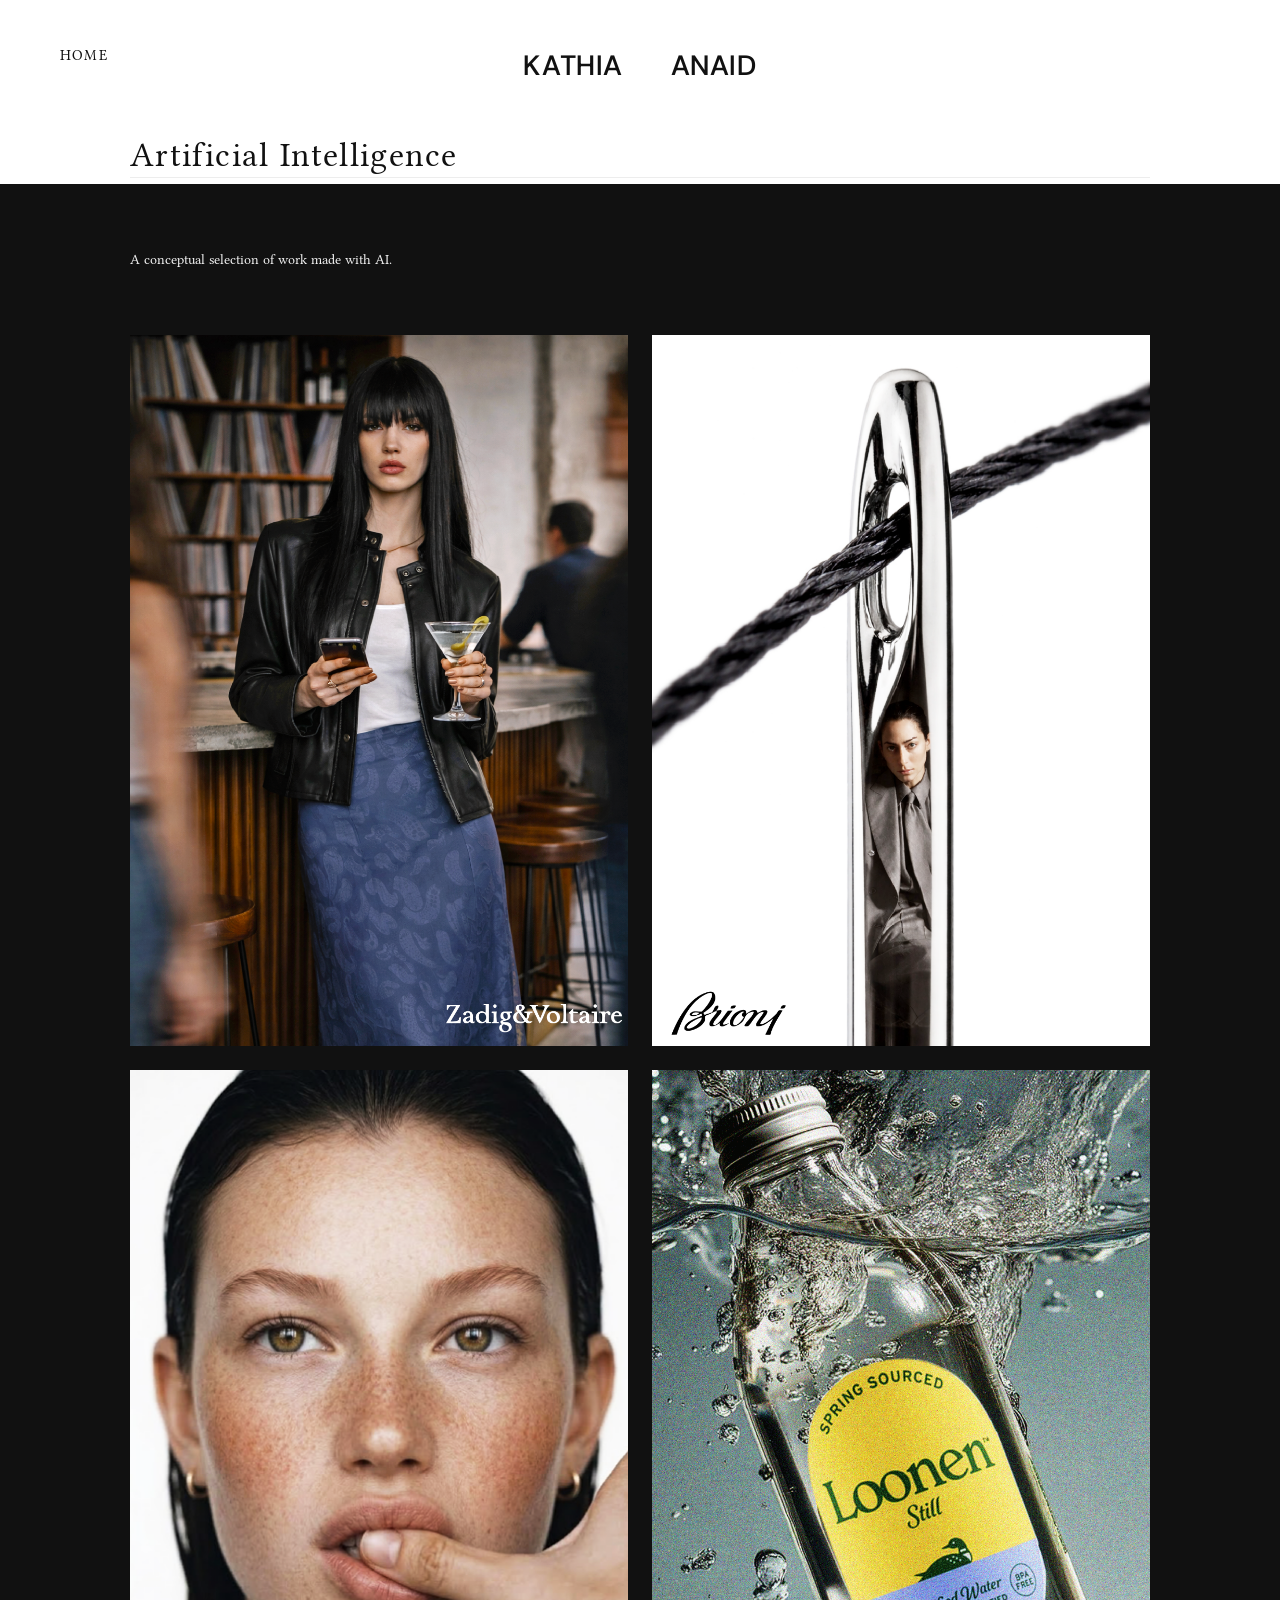
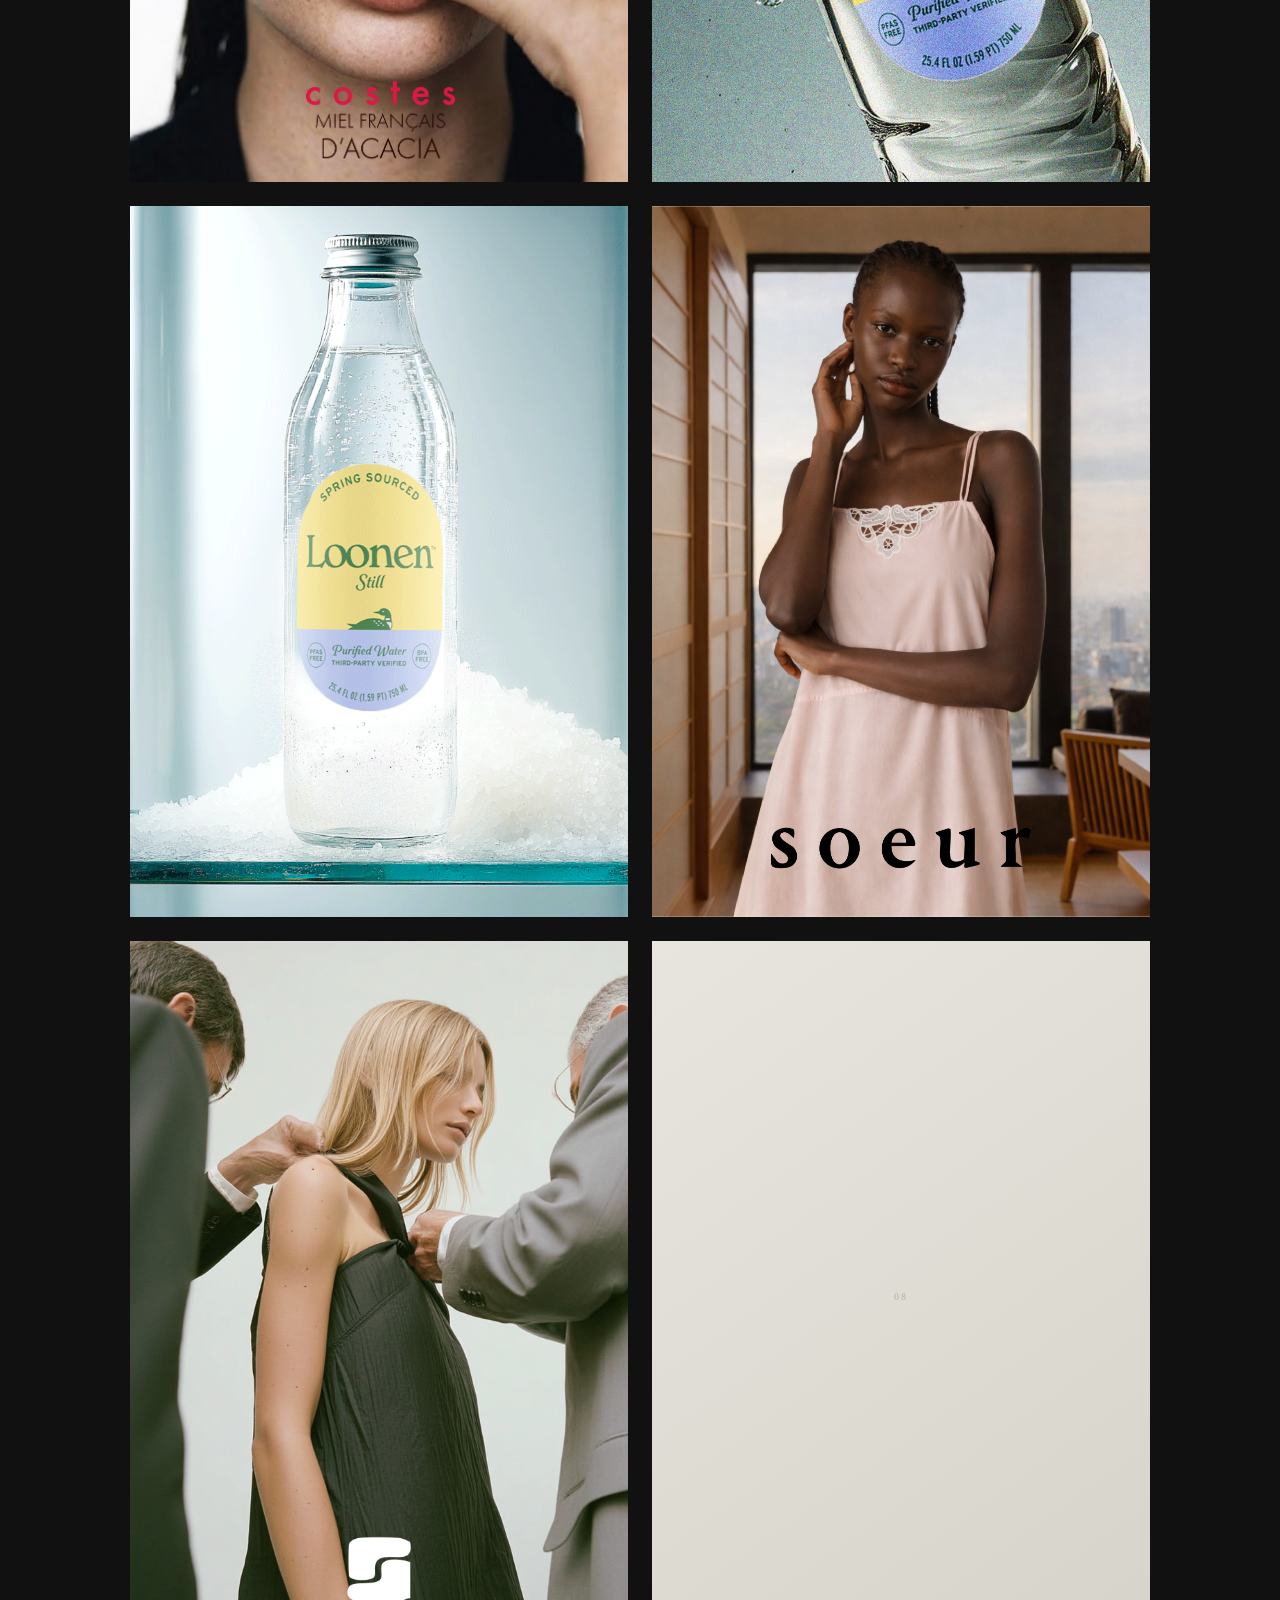
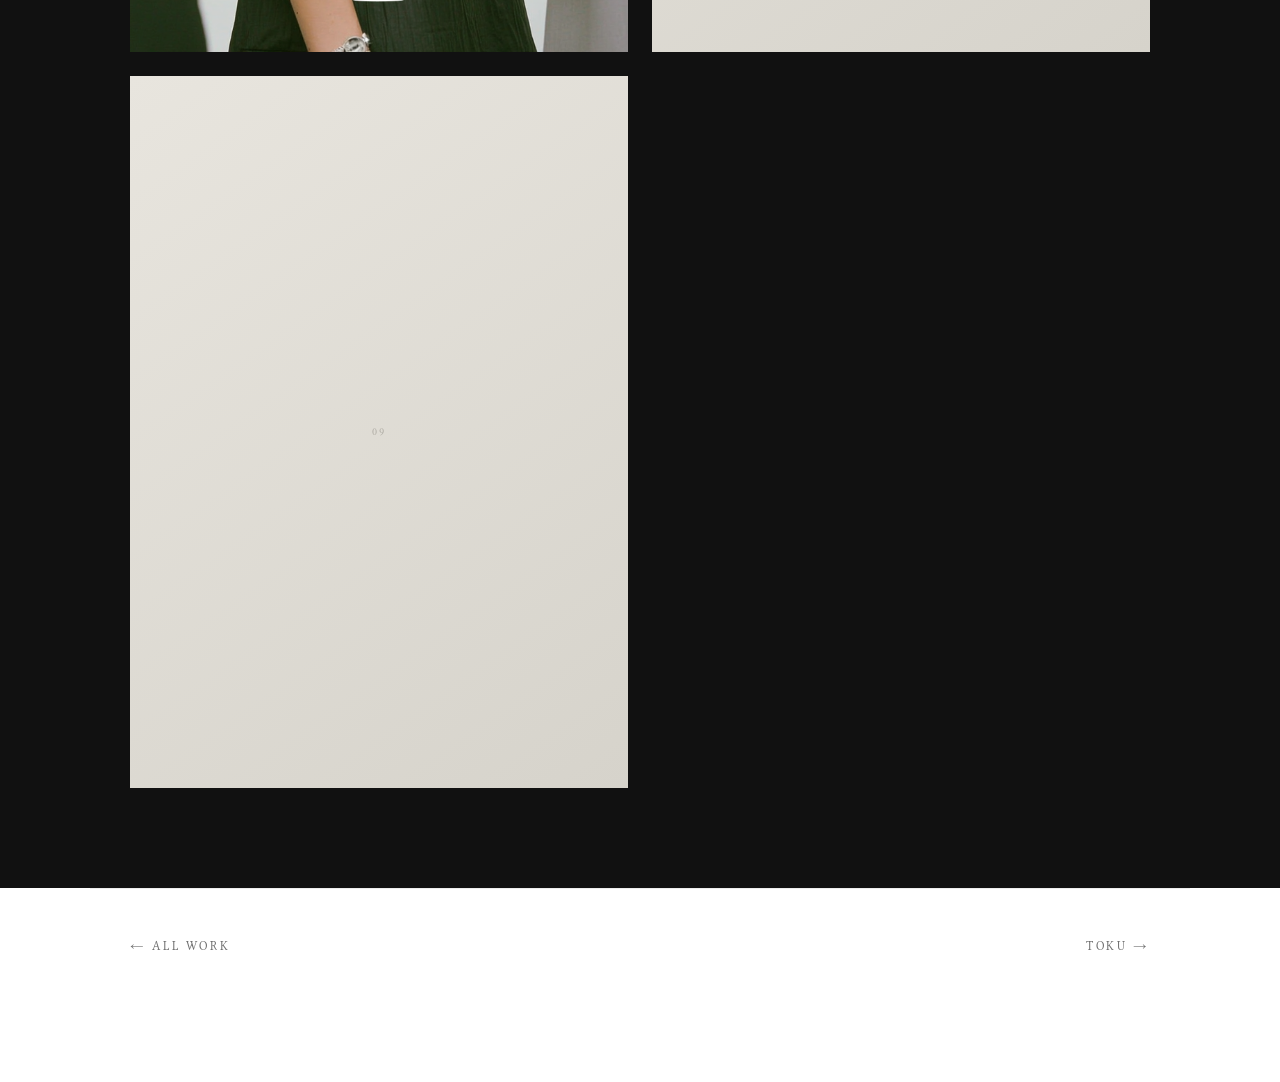
==== ai.html @ 9536b477 "Update ai.html" ====
<!doctype html>
<html lang="en">
<head>
  <meta charset="utf-8" />
  <meta name="viewport" content="width=device-width, initial-scale=1" />
  <title>AI Work — Kathia Anaid</title>
  <meta name="description" content="AI Work — Kathia Anaid" />
  <link rel="preconnect" href="https://fonts.googleapis.com" />
  <link rel="preconnect" href="https://fonts.gstatic.com" crossorigin />
  <link href="https://fonts.googleapis.com/css2?family=Libertinus+Serif:ital@0;1&family=Host+Grotesk:wght@500&display=swap" rel="stylesheet" />
  <style>
    *, *::before, *::after { box-sizing: border-box; }
    html, body { margin: 0; padding: 0; }
    img, svg { display: block; max-width: 100%; height: auto; }
    a { color: inherit; text-decoration: none; }
    button { font: inherit; background: none; border: none; cursor: pointer; padding: 0; color: inherit; }

    :root {
      --bg: #ffffff;
      --ink: #111111;
      --muted: #6f6f6f;
      --rule: #ededed;
      --mint: #cfe9d2;
      --mint-strong: #b9dfbe;
      --sans: "Libertinus Serif", "Times New Roman", Georgia, serif;
      --pad: clamp(20px, 4vw, 40px);
      --maxw: 1100px;
    }

    body {
      background: var(--bg);
      color: var(--ink);
      font-family: var(--sans);
      font-weight: 400;
      font-size: 15px;
      line-height: 1.6;
      -webkit-font-smoothing: antialiased;
      -moz-osx-font-smoothing: grayscale;
    }

      /* ── Header ── */
    .site-header {
      background: #fff;
      padding: clamp(28px, 4vw, 44px) var(--pad);
      display: flex;
      justify-content: center;
      position: relative;
      z-index: 2;
    }
    
    .wordmark {
      font-weight: 400;
      font-size: clamp(20px, 2.4vw, 28px);
      letter-spacing: 0.32em;
      text-transform: uppercase;
      display: flex;
      gap: clamp(24px, 4vw, 48px);
      margin: 0;
    }

    /* ── Content ── */

    .content {
      max-width: var(--maxw);
      margin: 0 auto;
      padding: clamp(2px, 0.4vw, 4px) var(--pad) clamp(2px, 0.3vw, 3px);
    }

    .meta {
      display: flex;
      flex-direction: column;
      gap: 4px;
      margin-bottom: clamp(2px, 0.3vw, 3px);
      padding-bottom: clamp(2px, 0.3vw, 3px);
      border-bottom: 1px solid var(--rule);
    }
    
    .meta-label { font-size: 11px; letter-spacing: 0.26em; text-transform: uppercase; color: var(--muted); margin: 0; }
    .meta h1    { font-size: clamp(24px, 3vw, 34px); font-weight: 400; letter-spacing: 0.04em; margin: 0; line-height: 1.1; }
    .meta-tags  { font-size: 13px; letter-spacing: 0.08em; color: var(--muted); margin: 8px 0 0; }

    .intro { max-width: 620px; font-size: clamp(15px, 1.4vw, 18px); line-height: 1.75; }
    .intro p { margin: 0 0 1em; }
    .intro p:last-child { margin: 0; }

    /* ── Black intro band ── */
    .ai-hero { background: #111; color: #f2f2f2; }
    .ai-hero-inner {
      max-width: var(--maxw);
      margin: 0 auto;
      padding: clamp(40px, 6vw, 64px) var(--pad);
      display: grid;
      grid-template-columns: 1fr auto;
      gap: clamp(24px, 6vw, 120px);
      align-items: start;
    }
    .ai-hero-text { font-size: clamp(13px, 1.1vw, 15px); line-height: 1.6; max-width: 480px; margin: 0; }
    .ai-hero-label { font-weight: 700; font-size: 15px; margin: 0 0 4px; }
    .ai-hero-value { font-size: 15px; margin: 0; color: #cfcfcf; }
    @media (max-width: 640px) {
      .ai-hero-inner { grid-template-columns: 1fr; gap: 20px; }
    }

    /* ── Image Grid ── */
    .grid-section { background: #111; }
    .grid-section-inner {
      max-width: var(--maxw);
      margin: 0 auto;
      padding: 0 var(--pad) clamp(60px, 8vw, 100px);
    }

    .img-grid {
      display: grid;
      grid-template-columns: repeat(2, 1fr);
      gap: 24px;
    }

    .grid-item {
      aspect-ratio: 350 / 500;
      border-radius: 0;
      overflow: hidden;
      cursor: pointer;
      background: #f0ede8;
      position: relative;
    }

    .grid-item img {
      width: 100%;
      height: 100%;
      object-fit: cover;
      display: block;
      transition: transform .5s cubic-bezier(.22,.61,.36,1);
      pointer-events: none;
    }

    .grid-item:hover img { transform: scale(1.04); }

    .grid-placeholder {
      width: 100%;
      height: 100%;
      display: flex;
      align-items: center;
      justify-content: center;
      background: linear-gradient(145deg, #e8e5de, #d6d3cb);
      color: #b0ada5;
      font-size: 11px;
      letter-spacing: 0.22em;
      text-transform: uppercase;
    }

    /* ── Lightbox ── */
    .lightbox {
      position: fixed;
      inset: 0;
      z-index: 500;
      background: rgba(8,8,8,.90);
      backdrop-filter: blur(10px);
      display: flex;
      align-items: center;
      justify-content: center;
      opacity: 0;
      pointer-events: none;
      transition: opacity .3s ease;
    }
    .lightbox.open { opacity: 1; pointer-events: all; }

    .lb-img {
      max-width: min(90vw, 1000px);
      max-height: 88vh;
      object-fit: contain;
      border-radius: 12px;
      display: block;
      box-shadow: 0 40px 120px rgba(0,0,0,.5);
    }

    .lb-close {
      position: fixed;
      top: 22px; right: 22px;
      width: 46px; height: 46px;
      border-radius: 50%;
      background: rgba(255,255,255,.12);
      border: 1px solid rgba(255,255,255,.22);
      display: inline-flex; align-items: center; justify-content: center;
      cursor: pointer;
      transition: background .2s ease, transform .2s ease;
      flex-shrink: 0;
    }
    .lb-close svg { width: 16px; height: 16px; stroke: #fff; stroke-width: 1.8; fill: none; }
    .lb-close:hover { background: rgba(255,255,255,.26); transform: rotate(90deg); }

    /* ── Project nav ── */
    .project-nav {
      max-width: var(--maxw);
      margin: 0 auto;
      display: flex;
      justify-content: space-between;
      align-items: center;
      padding: clamp(32px,4vw,48px) var(--pad) clamp(100px,14vh,160px);
      border-top: 1px solid var(--rule);
    }
    .project-nav a { font-size: 12px; letter-spacing: 0.22em; text-transform: uppercase; color: var(--muted); transition: color .2s ease; }
    .project-nav a:hover { color: var(--ink); }

    /* ── Floating nav ── */
    .floating-nav {
      position: fixed;
      bottom: clamp(20px,3vh,32px);
      left: 50%;
      transform: translateX(-50%);
      z-index: 30;
      display: flex;
      align-items: center;
      gap: clamp(10px,1.4vw,18px);
      flex-wrap: wrap;
      justify-content: center;
    }
    .pill {
      border: 1px solid #d8d8d8;
      background: rgba(255,255,255,.92);
      backdrop-filter: blur(8px);
      border-radius: 999px;
      padding: 14px clamp(20px,2.4vw,32px);
      font-size: 12px;
      letter-spacing: 0.22em;
      text-transform: uppercase;
      color: var(--ink);
      transition: opacity .3s ease, transform .3s ease, background .2s ease, border-color .2s ease;
      white-space: nowrap;
    }
    .pill:hover { background: #fafafa; border-color: #c4c4c4; transform: translateY(-1px); }
    .toggle {
      width: 52px; height: 52px;
      border-radius: 999px;
      background: var(--mint);
      display: inline-flex; align-items: center; justify-content: center;
      transition: background .25s ease, transform .25s ease, box-shadow .25s ease, width .25s ease, height .25s ease;
      flex-shrink: 0;
      box-shadow: 0 6px 20px rgba(143,199,154,.35);
    }
    .toggle:hover { background: var(--mint-strong); transform: rotate(90deg); }
    .toggle svg { width: 18px; height: 18px; stroke: #1d1d1d; stroke-width: 1.5; fill: none; }
    body[data-nav="expanded"] .toggle { width: 44px; height: 44px; box-shadow: 0 4px 12px rgba(143,199,154,.3); }
    body[data-nav="expanded"] .toggle svg { width: 16px; height: 16px; }
    body[data-nav="collapsed"] .pill {
      opacity: 0; transform: translateY(8px); pointer-events: none;
      width: 0; padding: 0; border: 0; margin: 0; overflow: hidden; white-space: nowrap;
    }
    body[data-nav="collapsed"] .toggle .x  { display: none; }
    body[data-nav="expanded"]  .toggle .plus { display: none; }

    ::selection { background: var(--mint); color: var(--ink); }
    @media (prefers-reduced-motion: reduce) { * { transition: none !important; animation: none !important; } }

    @media (max-width: 768px) {
      .img-grid { grid-template-columns: repeat(2, 1fr); }
    }
    @media (max-width: 480px) {
      .img-grid { grid-template-columns: 1fr; gap: 12px; }
    }
  </style>
  <link rel="stylesheet" href="redesign.css" />
</head>
<body data-nav="collapsed">

  <a class="home-link" href="index.html">HOME</a>

  <header class="site-header">
    <a href="index.html" aria-label="Home">
      <h1 class="wordmark"><span>Kathia</span><span>Anaid</span></h1>
    </a>
  </header>

  <div class="content">

        <div class="meta">
      <h1>Artificial Intelligence</h1>
    </div>
    
  </div>

  <section class="ai-hero">
    <div class="ai-hero-inner">
      <p class="ai-hero-text">A conceptual selection of work made with AI.</p>

      </div>
  </section>

  <!-- ── Image Grid ─────────────────────────────────────────────────────────
       3 columns × 3 rows = 9 images, each 425 × 560 px ratio.
       To add an image: remove the <div class="grid-placeholder"> and
       uncomment the <img> line above it. Point src= to your file.
  ──────────────────────────────────────────────────────────────────────── -->
   <section class="grid-section" aria-label="AI Work Gallery">
    <div class="grid-section-inner">
    <div class="img-grid">

      <div class="grid-item" tabindex="0" role="button" aria-label="AI image 1">
        <img src="images/aics/z&v.png" alt="AI Work 1" loading="lazy" /> -->
        <div class="grid-placeholder">01</div>
      </div>

      <div class="grid-item" tabindex="0" role="button" aria-label="AI image 2">
        <img src="images/aics/brioni.png" alt="AI Work 2" loading="lazy" /> -->
        <div class="grid-placeholder">02</div>
      </div>

      <div class="grid-item" tabindex="0" role="button" aria-label="AI image 3">
        <img src="images/aics/costes.png" alt="AI Work 3" loading="lazy" /> -->
        <div class="grid-placeholder">03</div>
      </div>

      <div class="grid-item" tabindex="0" role="button" aria-label="AI image 4">
        <img src="images/aics/looen.png" alt="AI Work 4" loading="lazy" /> -->
        <div class="grid-placeholder">04</div>
      </div>

      <div class="grid-item" tabindex="0" role="button" aria-label="AI image 5">
        <img src="images/aics/looen1.png" alt="AI Work 5" loading="lazy" /> -->
        <div class="grid-placeholder">05</div>
      </div>

      <div class="grid-item" tabindex="0" role="button" aria-label="AI image 6">
       <img src="images/aics/souer.png" alt="AI Work 6" loading="lazy" /> -->
        <div class="grid-placeholder">06</div>
      </div>

      <div class="grid-item" tabindex="0" role="button" aria-label="AI image 7">
       <img src="images/aics/souerr.png" alt="AI Work 7" loading="lazy" /> -->
        <div class="grid-placeholder">07</div>
      </div>

      <div class="grid-item" tabindex="0" role="button" aria-label="AI image 8">
        <!-- <img src="images/aics/coste.png" alt="AI Work 8" loading="lazy" /> -->
        <div class="grid-placeholder">08</div>
      </div>

      <div class="grid-item" tabindex="0" role="button" aria-label="AI image 9">
        <!-- <img src="images/aics/coste.png" alt="AI Work 9" loading="lazy" /> -->
        <div class="grid-placeholder">09</div>
      </div>

          </div>
  </section>

  <!-- ── Lightbox ── -->

    </div>
  </section>

  <!-- ── Lightbox ── -->
  <div class="lightbox" id="lightbox" role="dialog" aria-modal="true" aria-label="Image preview">
    <button class="lb-close" id="lbClose" aria-label="Close preview">
      <svg viewBox="0 0 24 24" aria-hidden="true">
        <line x1="6" y1="6" x2="18" y2="18"/>
        <line x1="18" y1="6" x2="6" y2="18"/>
      </svg>
    </button>
    <img class="lb-img" id="lbImg" src="" alt="" />
  </div>

  <div class="project-nav">
    <a href="index.html">← All Work</a>
    <a href="toku.html">Toku →</a>
  </div>

  <nav class="floating-nav" aria-label="Sections">
    <a class="pill" href="index.html">Home</a>
    <a class="pill" href="index.html">Projects</a>
    <button class="toggle" type="button" aria-label="Open menu" aria-expanded="false">
      <svg class="x"    viewBox="0 0 24 24" aria-hidden="true"><line x1="6" y1="6" x2="18" y2="18"/><line x1="18" y1="6" x2="6" y2="18"/></svg>
      <svg class="plus" viewBox="0 0 24 24" aria-hidden="true"><line x1="12" y1="5" x2="12" y2="19"/><line x1="5" y1="12" x2="19" y2="12"/></svg>
    </button>
    <a class="pill" href="mailto:kathiaawork@gmail.com">Contact</a>
    <a class="pill" href="https://www.instagram.com/studionotes_?igsh=MTlxcDAxN3llYzBvMw%3D%3D" target="_blank" rel="noopener">Instagram</a>
  </nav>

  <script>
    /* ── Floating nav ── */
    const body   = document.body;
    const toggle = document.querySelector('.toggle');
    toggle.addEventListener('click', () => {
      const exp = body.dataset.nav === 'expanded';
      body.dataset.nav = exp ? 'collapsed' : 'expanded';
      toggle.setAttribute('aria-expanded', String(!exp));
      toggle.setAttribute('aria-label', exp ? 'Open menu' : 'Close menu');
    });

    /* ── Lightbox ── */
    const lb      = document.getElementById('lightbox');
    const lbImg   = document.getElementById('lbImg');
    const lbClose = document.getElementById('lbClose');

    function openLightbox(src, alt) {
      lbImg.src = src;
      lbImg.alt = alt || '';
      lb.classList.add('open');
      document.body.style.overflow = 'hidden';
    }
    function closeLightbox() {
      lb.classList.remove('open');
      document.body.style.overflow = '';
      setTimeout(() => { lbImg.src = ''; }, 320);
    }

    lbClose.addEventListener('click', closeLightbox);
    lb.addEventListener('click', e => { if (e.target === lb) closeLightbox(); });
    document.addEventListener('keydown', e => {
      if (e.key === 'Escape' && lb.classList.contains('open')) closeLightbox();
    });

    /* ── Grid click → lightbox ── */
    document.querySelectorAll('.grid-item').forEach(item => {
      const open = () => {
        const img = item.querySelector('img');
        if (img) openLightbox(img.src, img.alt);
      };
      item.addEventListener('click', open);
      item.addEventListener('keydown', e => {
        if (e.key === 'Enter' || e.key === ' ') { e.preventDefault(); open(); }
      });
    });
  </script>
</body>
</html>
---- redesign.css ----
/* ============================================================
   PORT_26 redesign overrides — link this AFTER each page's own
   styles:  <link rel="stylesheet" href="redesign.css" />
   Applies the new typography (Libertinus Serif / Helvetica Neue /
   Host Grotesk) and removes the mint accent, site-wide.
   ============================================================ */
@import url("https://fonts.googleapis.com/css2?family=Libertinus+Serif:ital@0;1&family=Host+Grotesk:wght@500&display=swap");

:root {
  --mint: #f2f2f0;          /* neutralized accent */
  --mint-strong: #e5e5e2;
  --serif: "Libertinus Serif", "Times New Roman", Georgia, serif;
  --helv: "Helvetica Neue", "Host Grotesk", Arial, sans-serif;
  --grot: "Host Grotesk", "Helvetica Neue", Arial, sans-serif;
}

/* Base typography */
body,
p, li, blockquote, figcaption, td, th {
  font-family: var(--serif) !important;
}
h1, h2, h3, h4, h5, h6 {
  font-family: var(--serif) !important;
  font-weight: 400;
}

/* Wordmark: KATHIA (Helvetica Neue) + ANAID (Host Grotesk) */
.wordmark {
  font-weight: 500 !important;
  letter-spacing: 0.02em !important;
}
.wordmark span:first-child { font-family: var(--helv) !important; }
.wordmark span:last-child  { font-family: var(--grot) !important; }

/* Nav pills — minimal, square, black rule */
.pill {
  font-family: var(--serif) !important;
  border-radius: 0 !important;
  border-color: #111 !important;
  background: #fff !important;
  letter-spacing: 0.12em !important;
}
.pill:hover {
  background: #f6f6f4 !important;
  font-style: italic;
  transform: none !important;
}

/* Menu toggle — no mint, thin black circle */
.toggle {
  background: #fff !important;
  border: 1px solid #111 !important;
  box-shadow: none !important;
}
.toggle:hover { background: #f2f2f0 !important; }
.toggle svg { stroke: #111 !important; }

/* Panels / close buttons */
.panel { border-radius: 0 !important; }
.panel-close { border-radius: 0 !important; }
.panel-close:hover { background: #f2f2f0 !important; }

::selection { background: #e9e9e6 !important; color: #111 !important; }

/* Case pages: hide the old floating pill menu entirely */
.floating-nav { display: none !important; }

/* Case pages: fixed HOME link, top-left */
.home-link {
  position: fixed;
  top: clamp(28px, 4vw, 44px);
  left: clamp(20px, 5vw, 60px);
  z-index: 200;
  font-family: var(--serif) !important;
  font-size: clamp(15px, 1.15vw, 22px);
  letter-spacing: 0.08em;
  color: #111;
}
.home-link:hover { font-style: italic; }
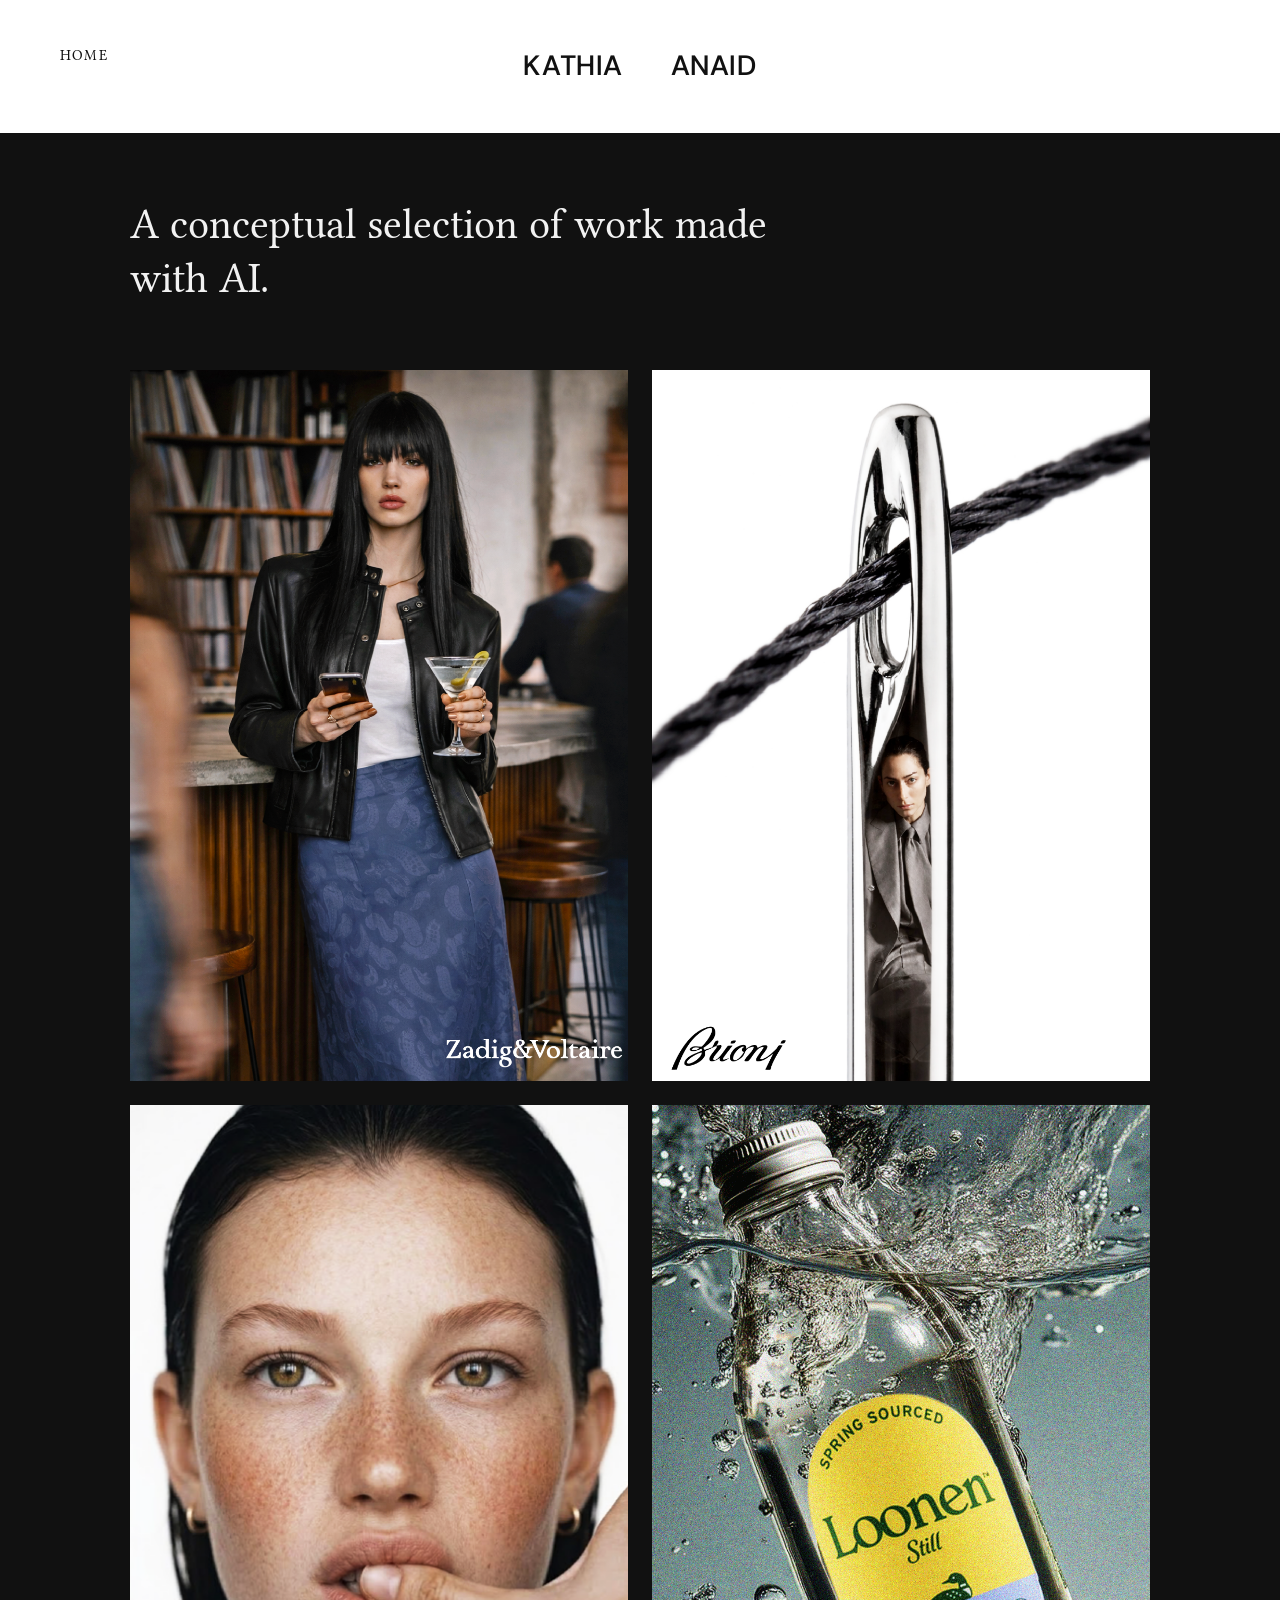
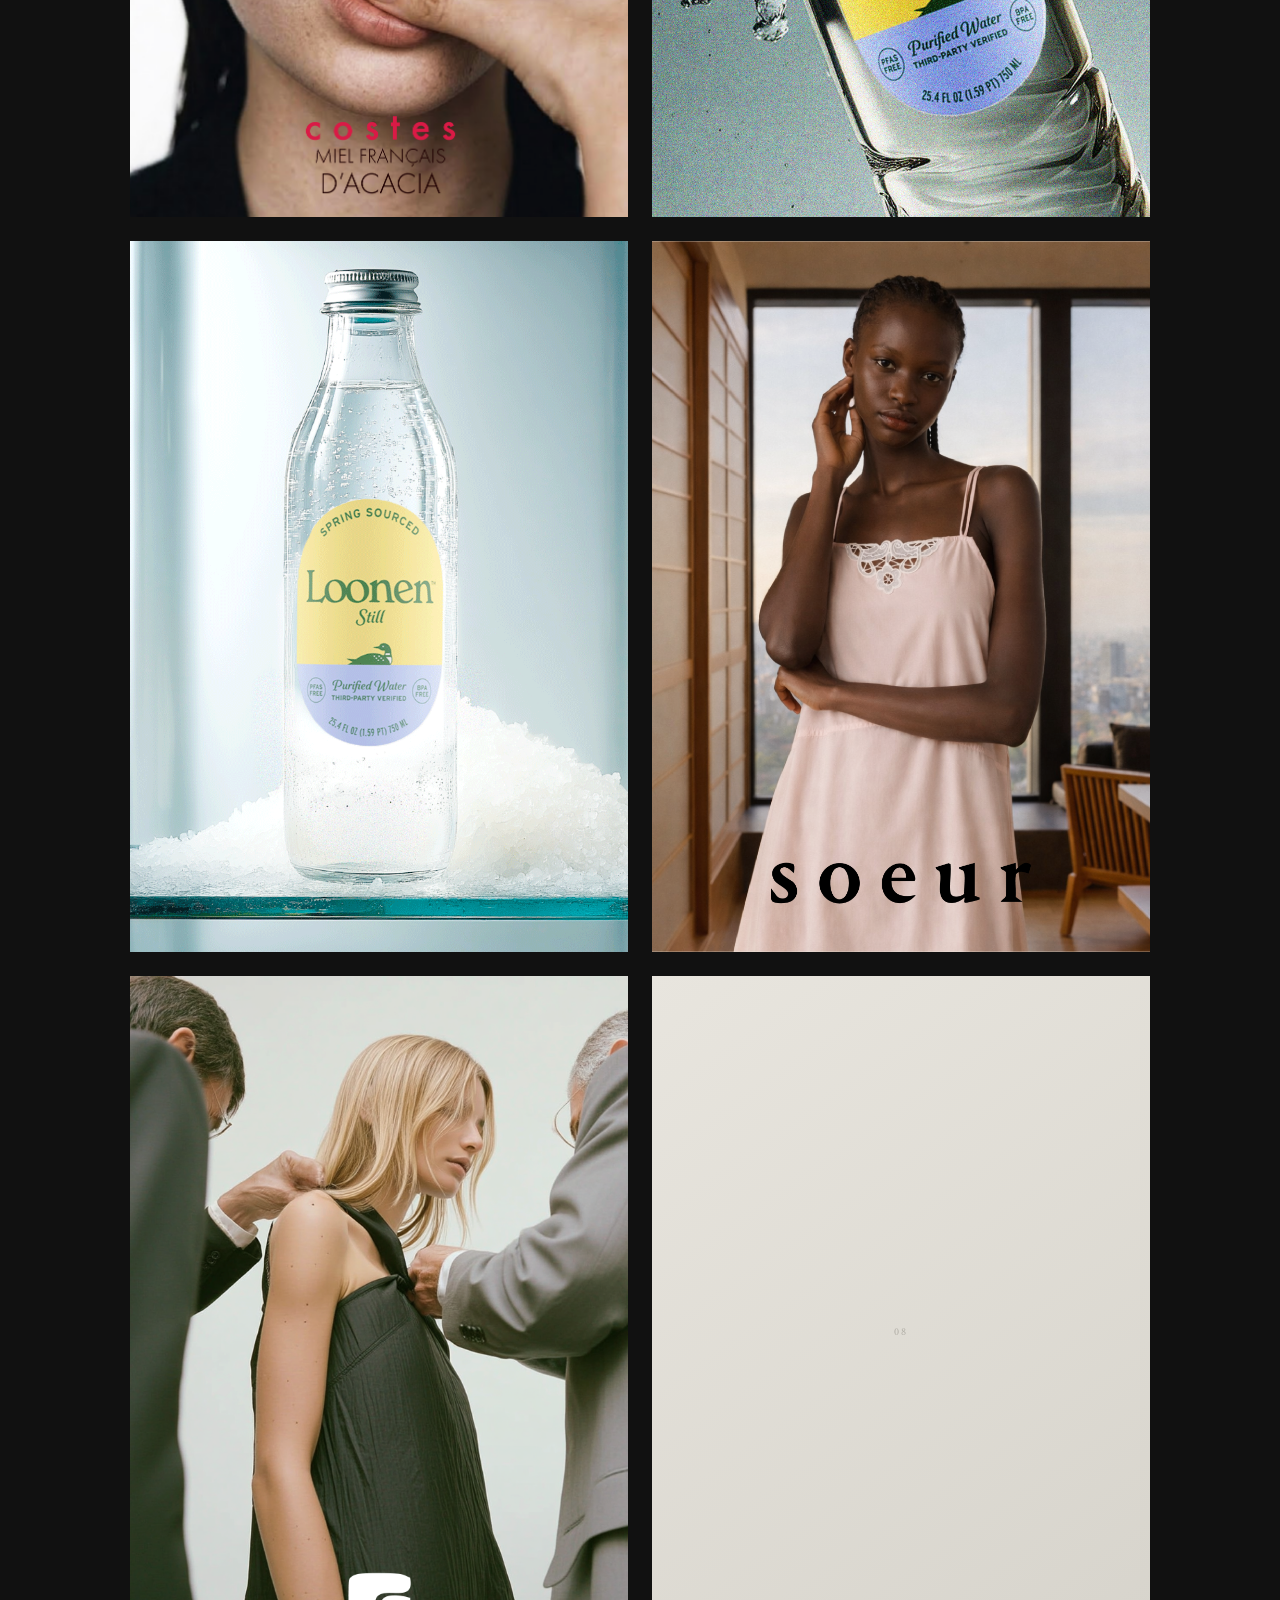
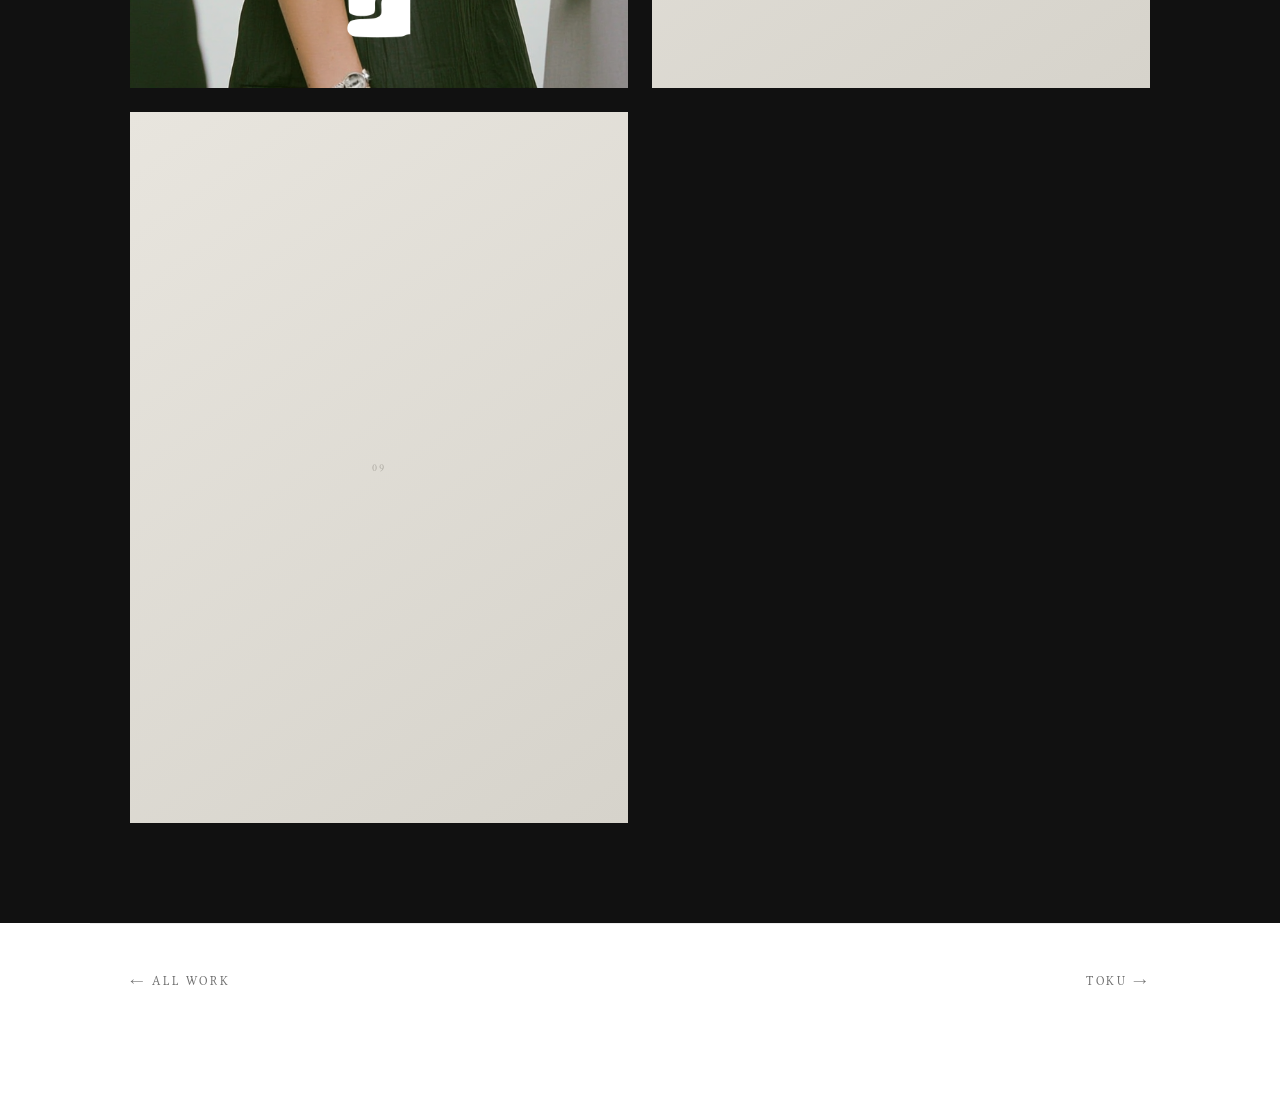
==== commit 8a0e4114: "Update ai.html header" ====
--- a/ai.html
+++ b/ai.html
@@ -94,7 +94,7 @@
       gap: clamp(24px, 6vw, 120px);
       align-items: start;
     }
-    .ai-hero-text { font-size: clamp(13px, 1.1vw, 15px); line-height: 1.6; max-width: 480px; margin: 0; }
+    .ai-hero-text { font-size: clamp(28px, 3.5vw, 42px); line-height: 1.3; max-width: 640px; margin: 0; }
     .ai-hero-label { font-weight: 700; font-size: 15px; margin: 0 0 4px; }
     .ai-hero-value { font-size: 15px; margin: 0; color: #cfcfcf; }
     @media (max-width: 640px) {
@@ -270,13 +270,6 @@
     </a>
   </header>
 
-  <div class="content">
-
-        <div class="meta">
-      <h1>Artificial Intelligence</h1>
-    </div>
-    
-  </div>
 
   <section class="ai-hero">
     <div class="ai-hero-inner">
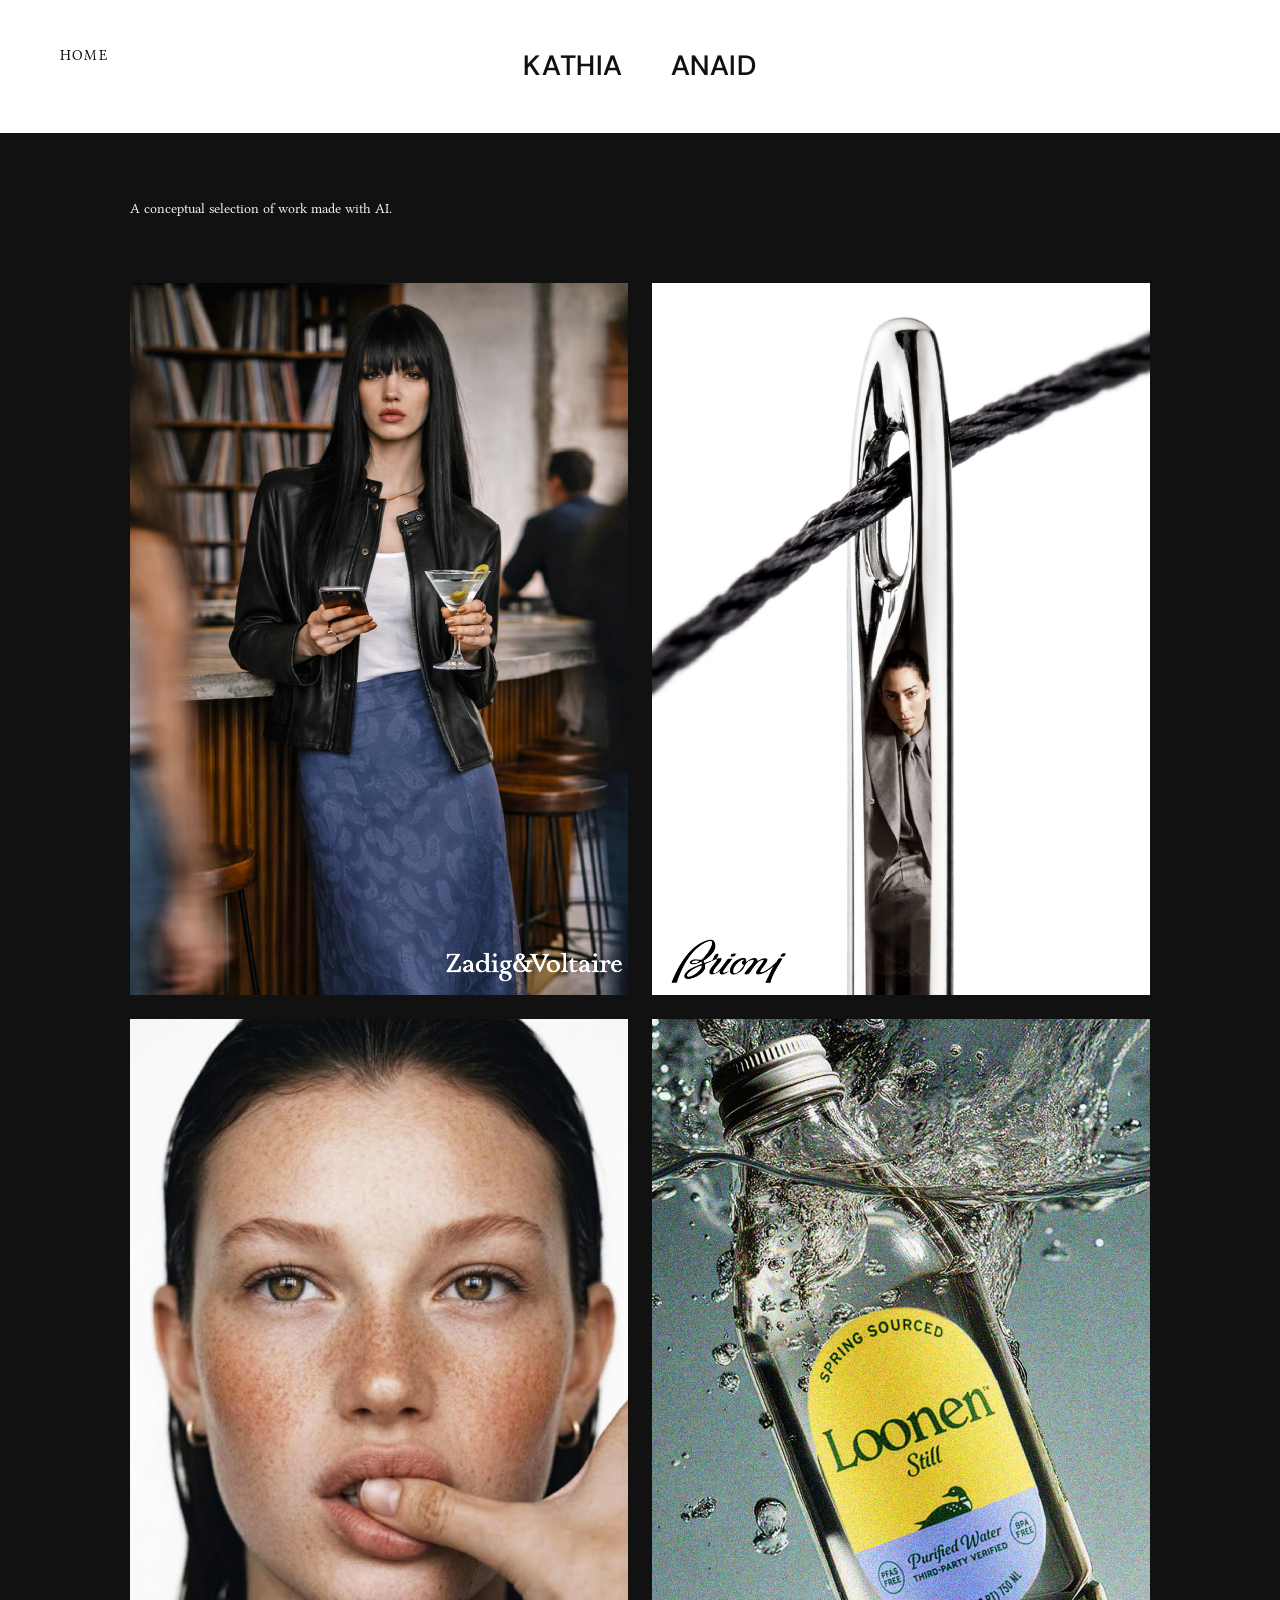
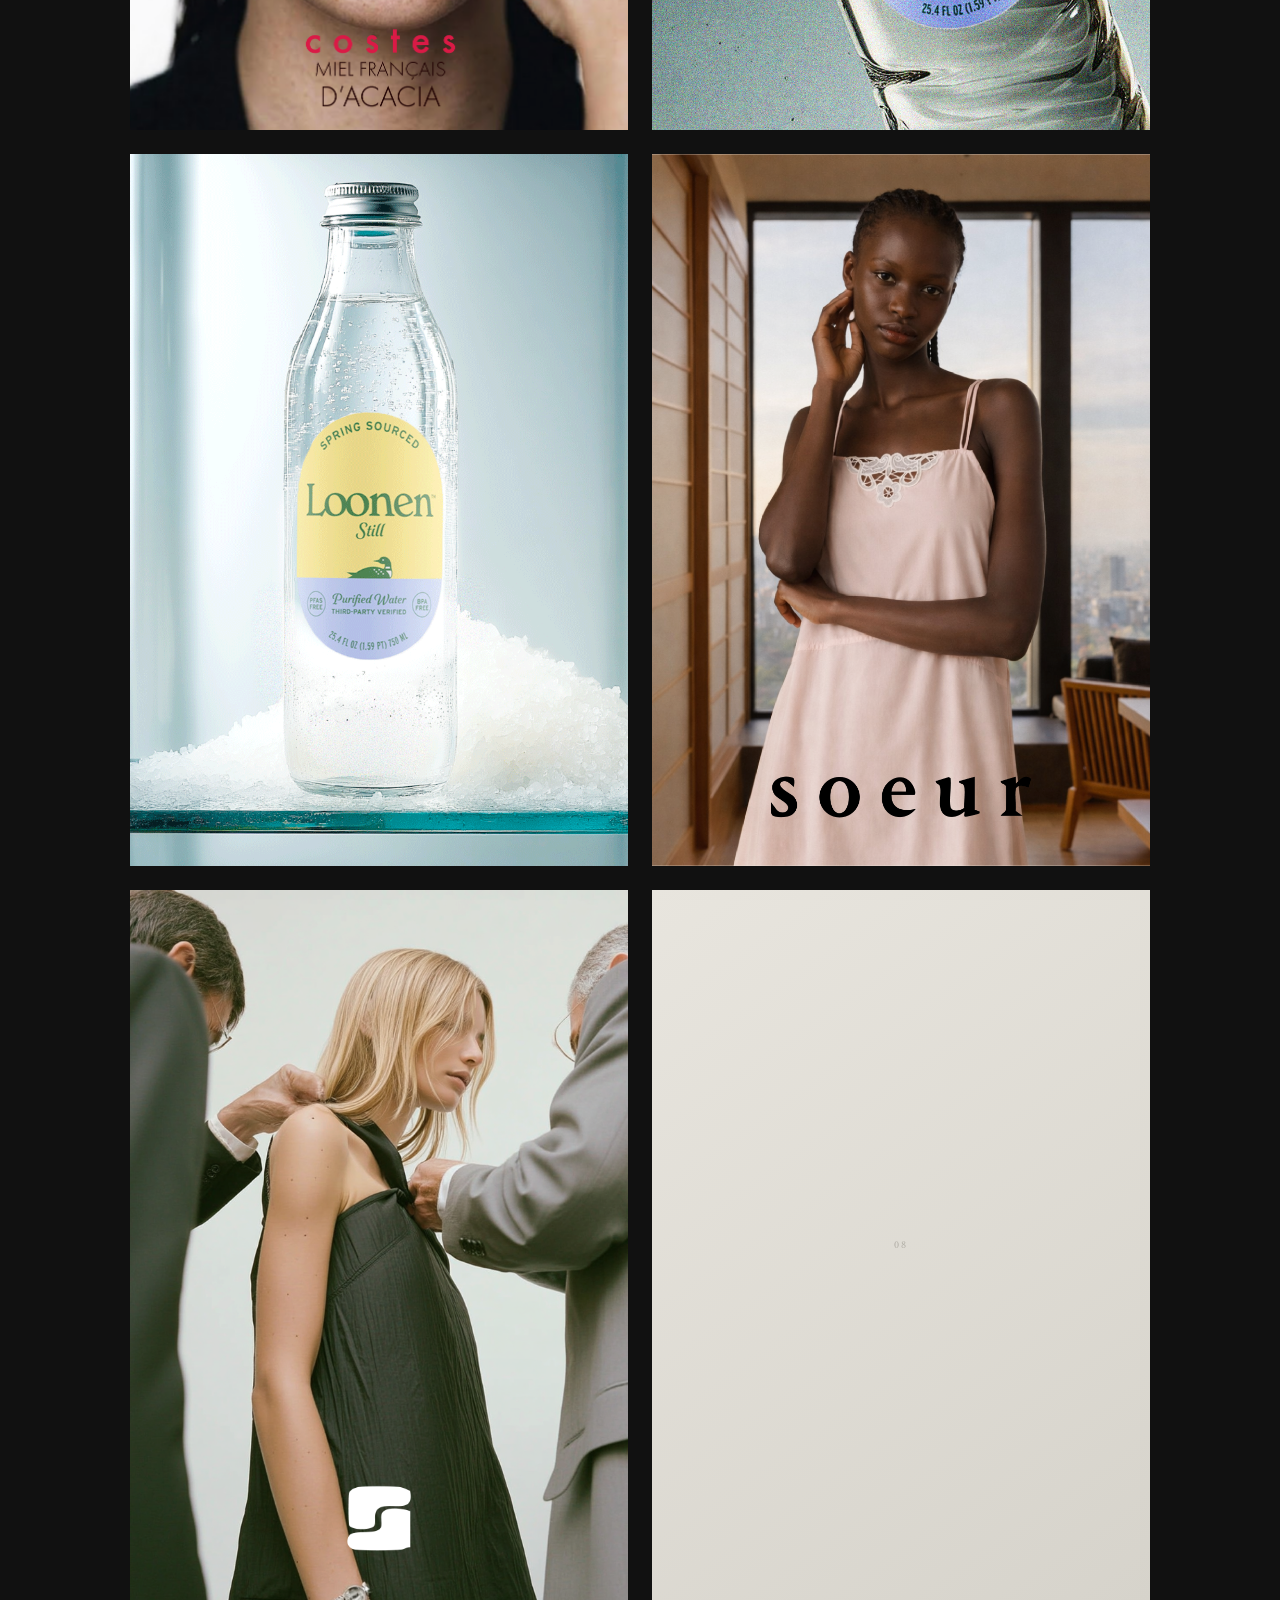
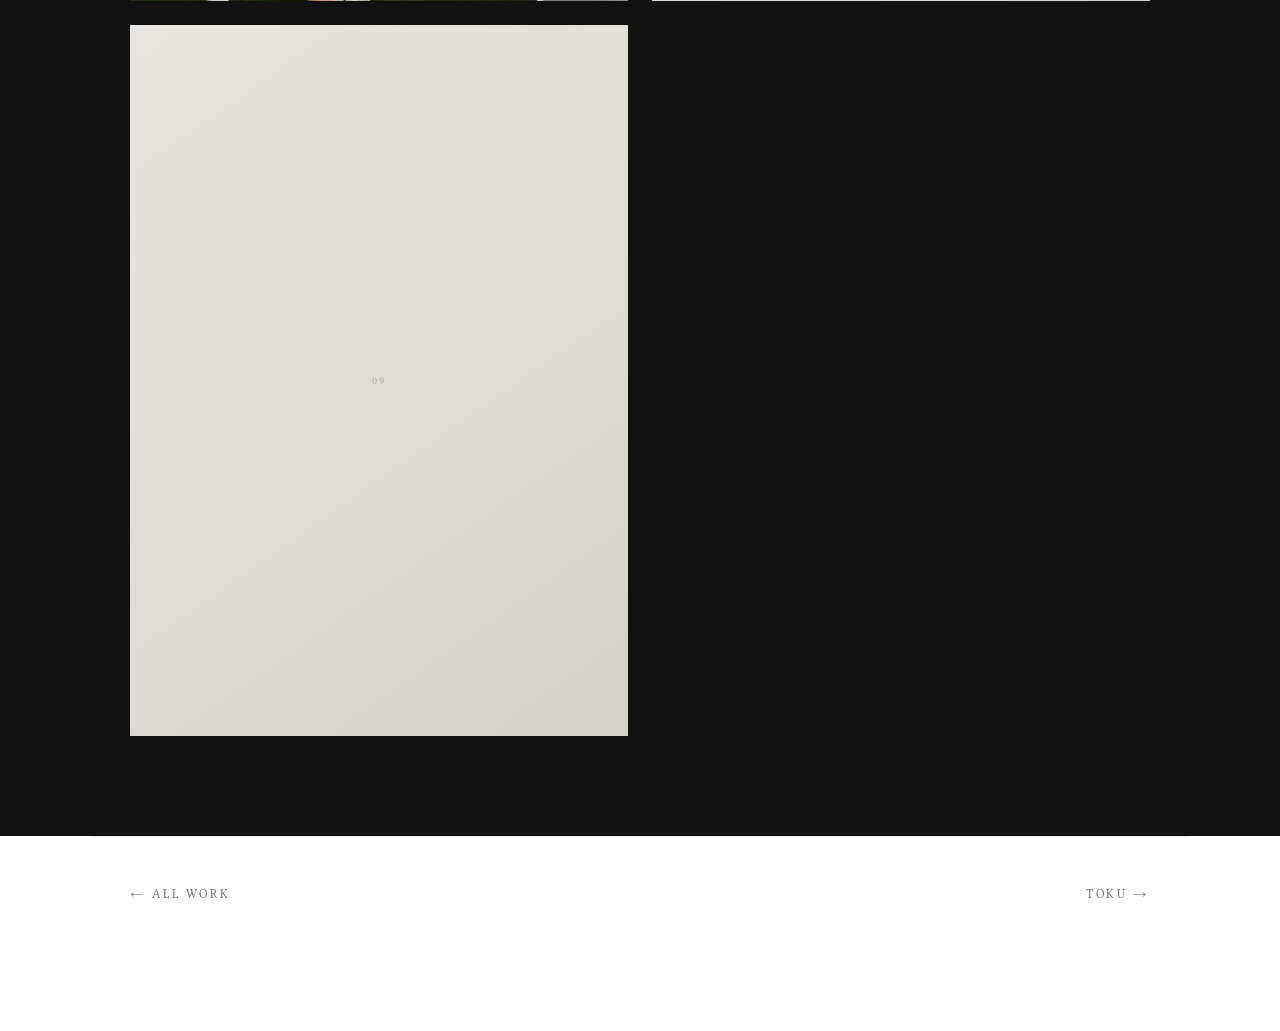
==== commit 0374c3fe: "Update ai.html" ====
--- a/ai.html
+++ b/ai.html
@@ -94,7 +94,7 @@
       gap: clamp(24px, 6vw, 120px);
       align-items: start;
     }
-    .ai-hero-text { font-size: clamp(28px, 3.5vw, 42px); line-height: 1.3; max-width: 640px; margin: 0; }
+    .ai-hero-text { font-size: clamp(13px, 1.1vw, 15px); line-height: 1.6; max-width: 480px; margin: 0; }
     .ai-hero-label { font-weight: 700; font-size: 15px; margin: 0 0 4px; }
     .ai-hero-value { font-size: 15px; margin: 0; color: #cfcfcf; }
     @media (max-width: 640px) {
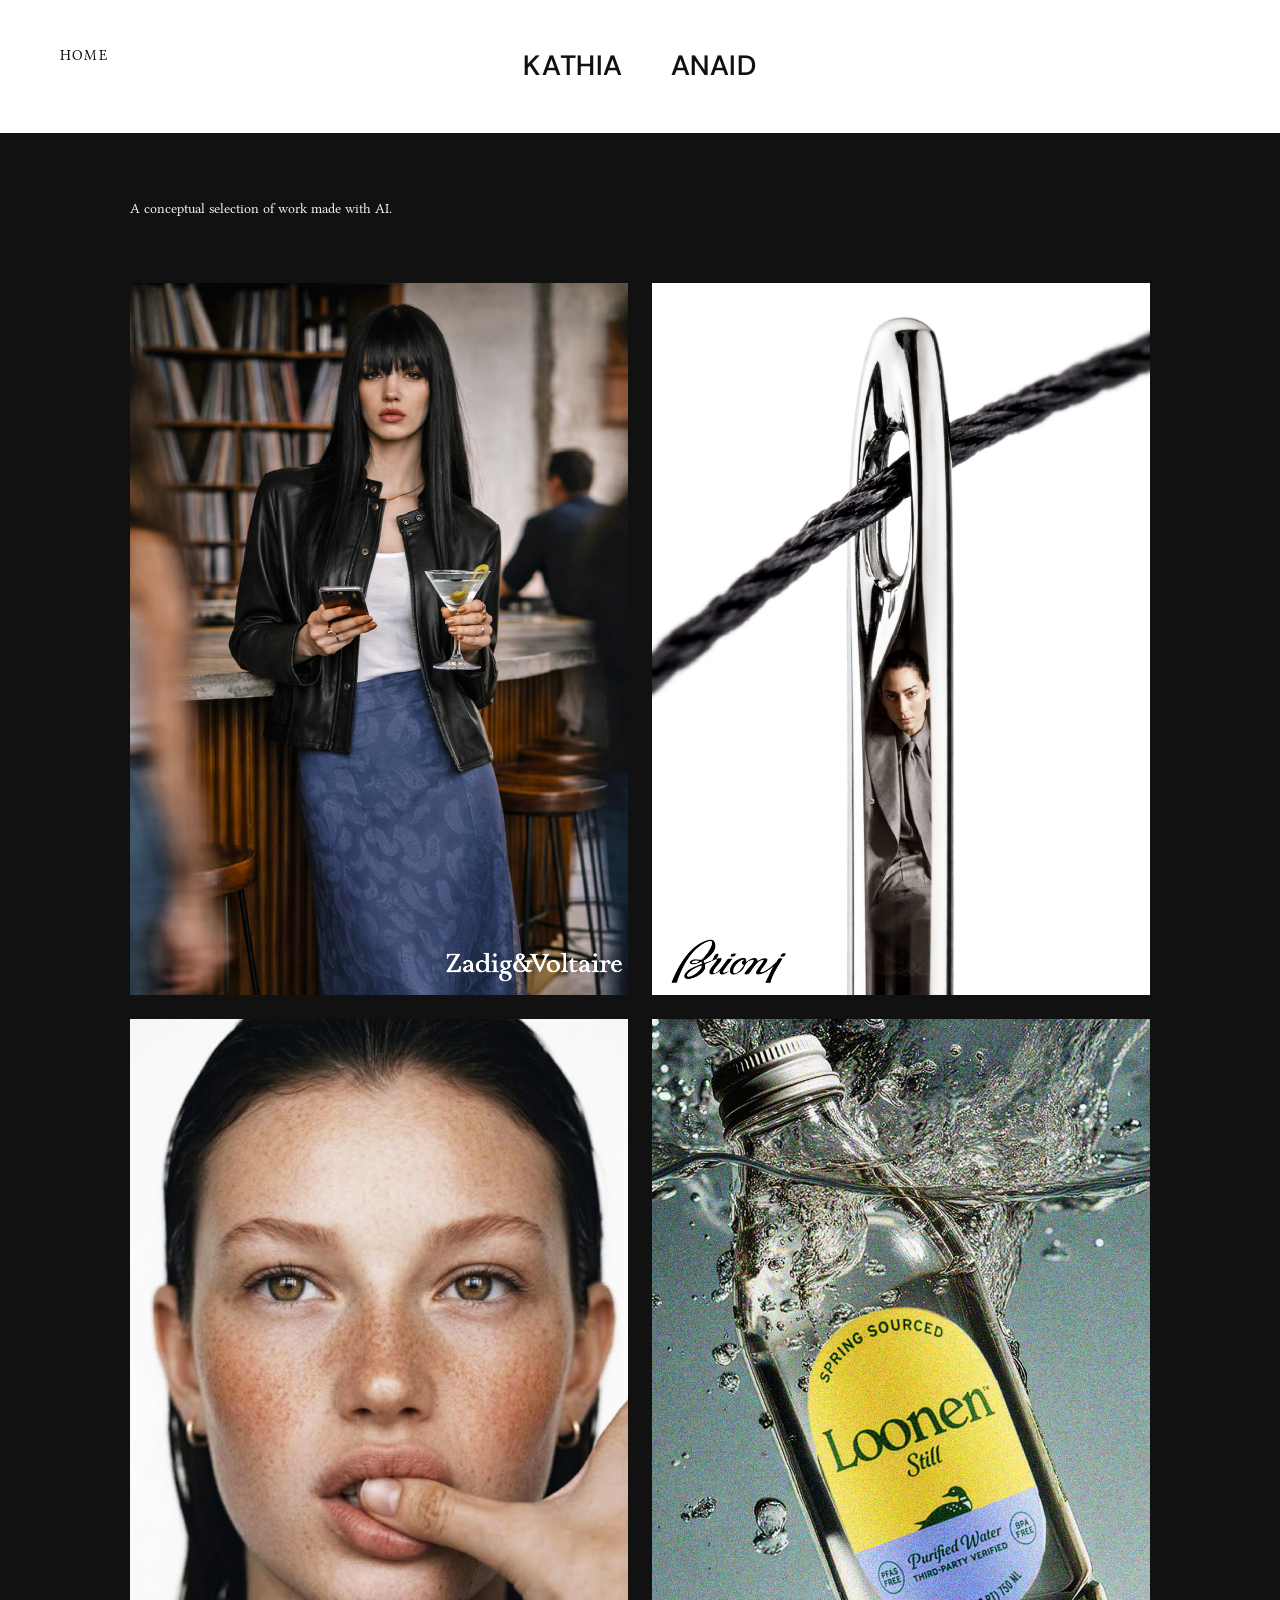
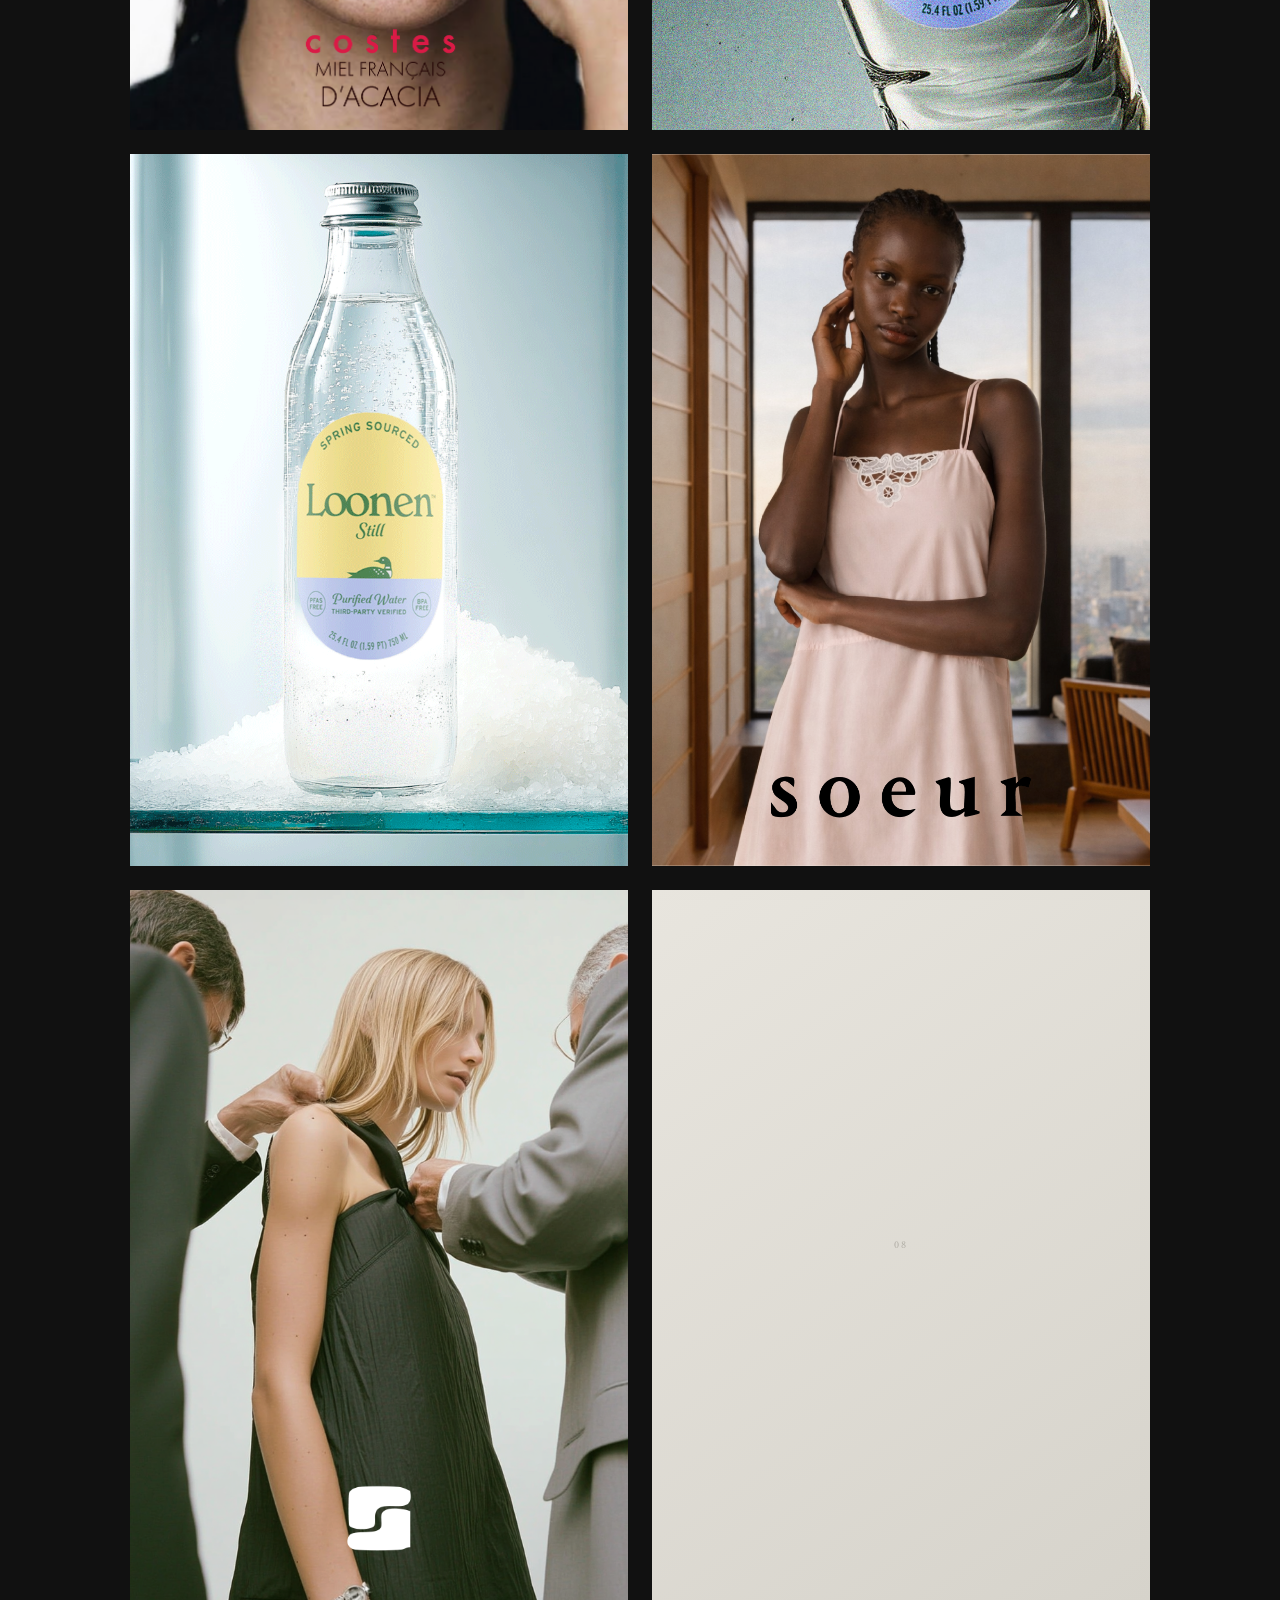
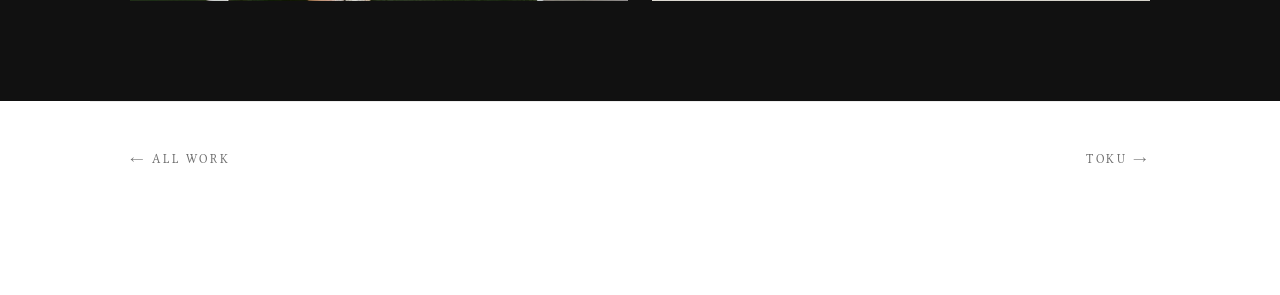
==== commit 70c79bf1: "Update ai.html" ====
--- a/ai.html
+++ b/ai.html
@@ -323,14 +323,10 @@
       </div>
 
       <div class="grid-item" tabindex="0" role="button" aria-label="AI image 8">
-        <!-- <img src="images/aics/coste.png" alt="AI Work 8" loading="lazy" /> -->
+        <!-- <img src="images/AI.png" alt="AI Work 8" loading="lazy" /> -->
         <div class="grid-placeholder">08</div>
       </div>
 
-      <div class="grid-item" tabindex="0" role="button" aria-label="AI image 9">
-        <!-- <img src="images/aics/coste.png" alt="AI Work 9" loading="lazy" /> -->
-        <div class="grid-placeholder">09</div>
-      </div>
 
           </div>
   </section>
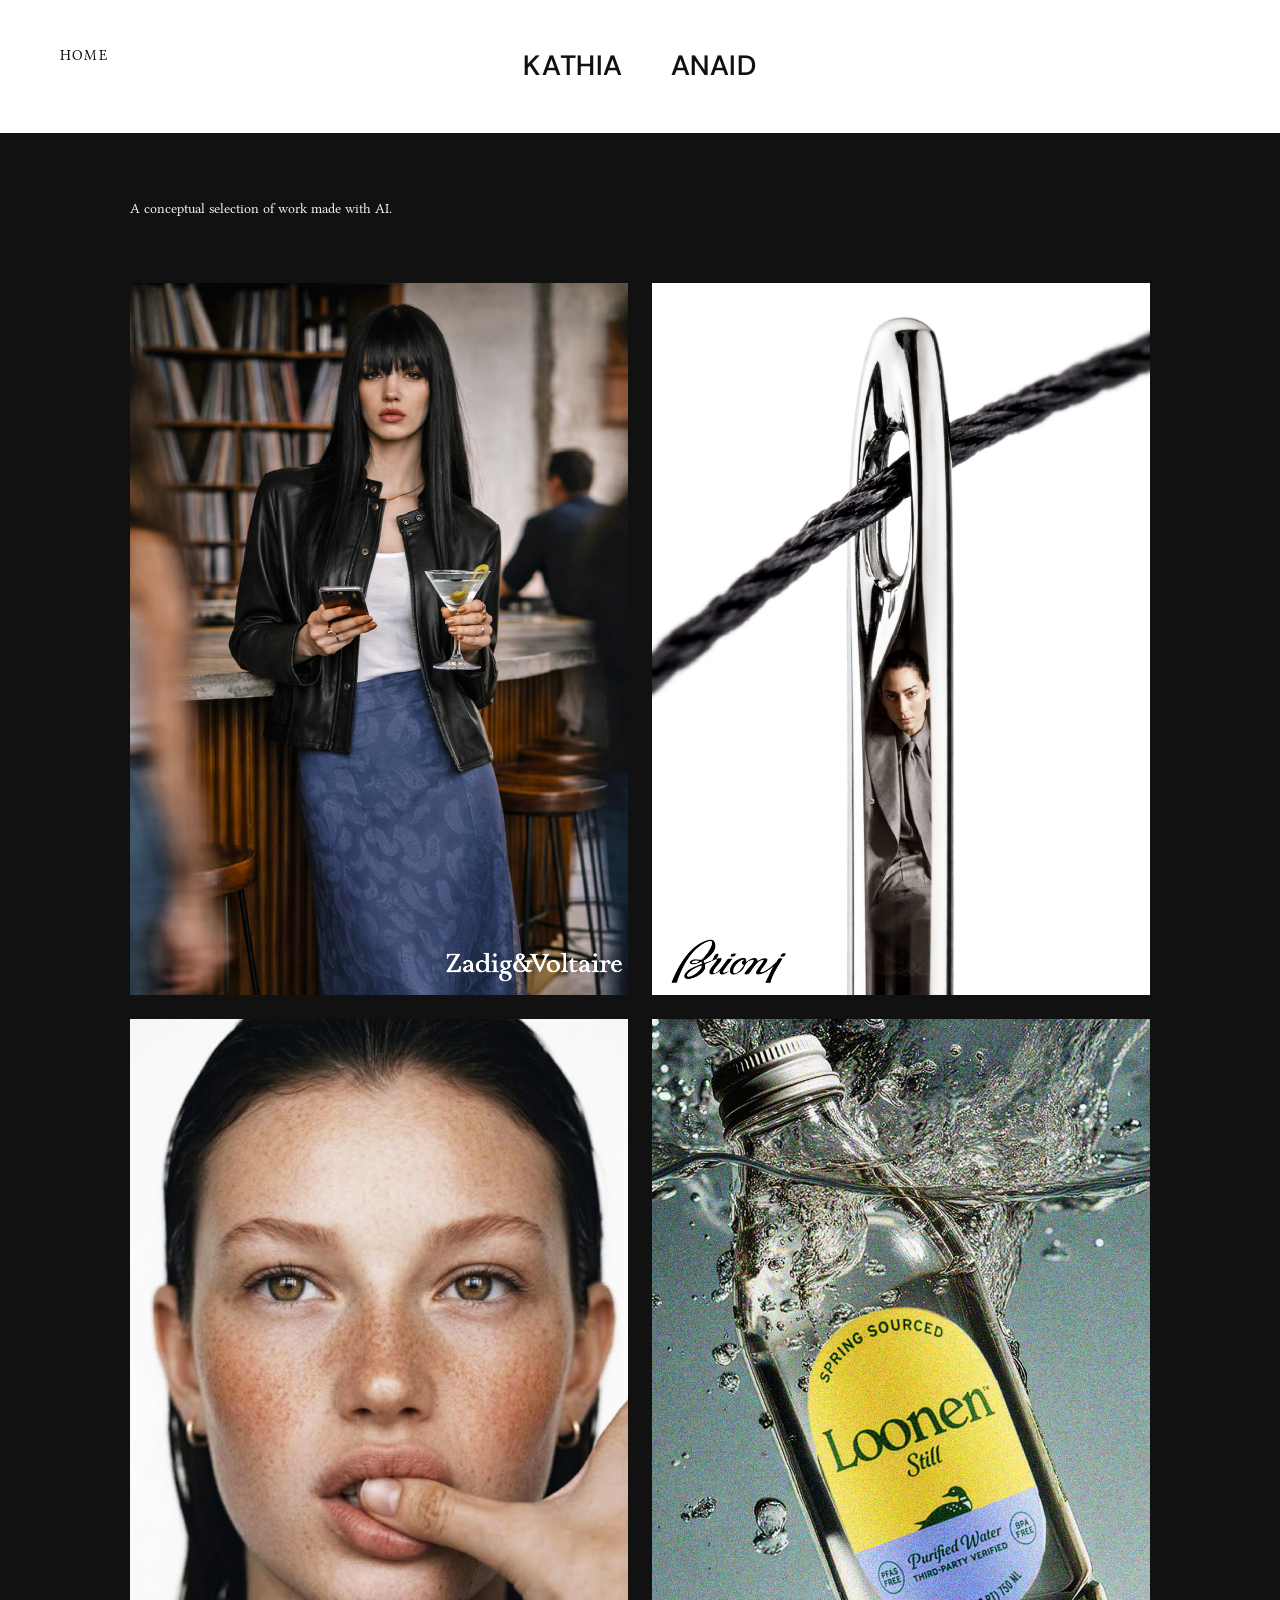
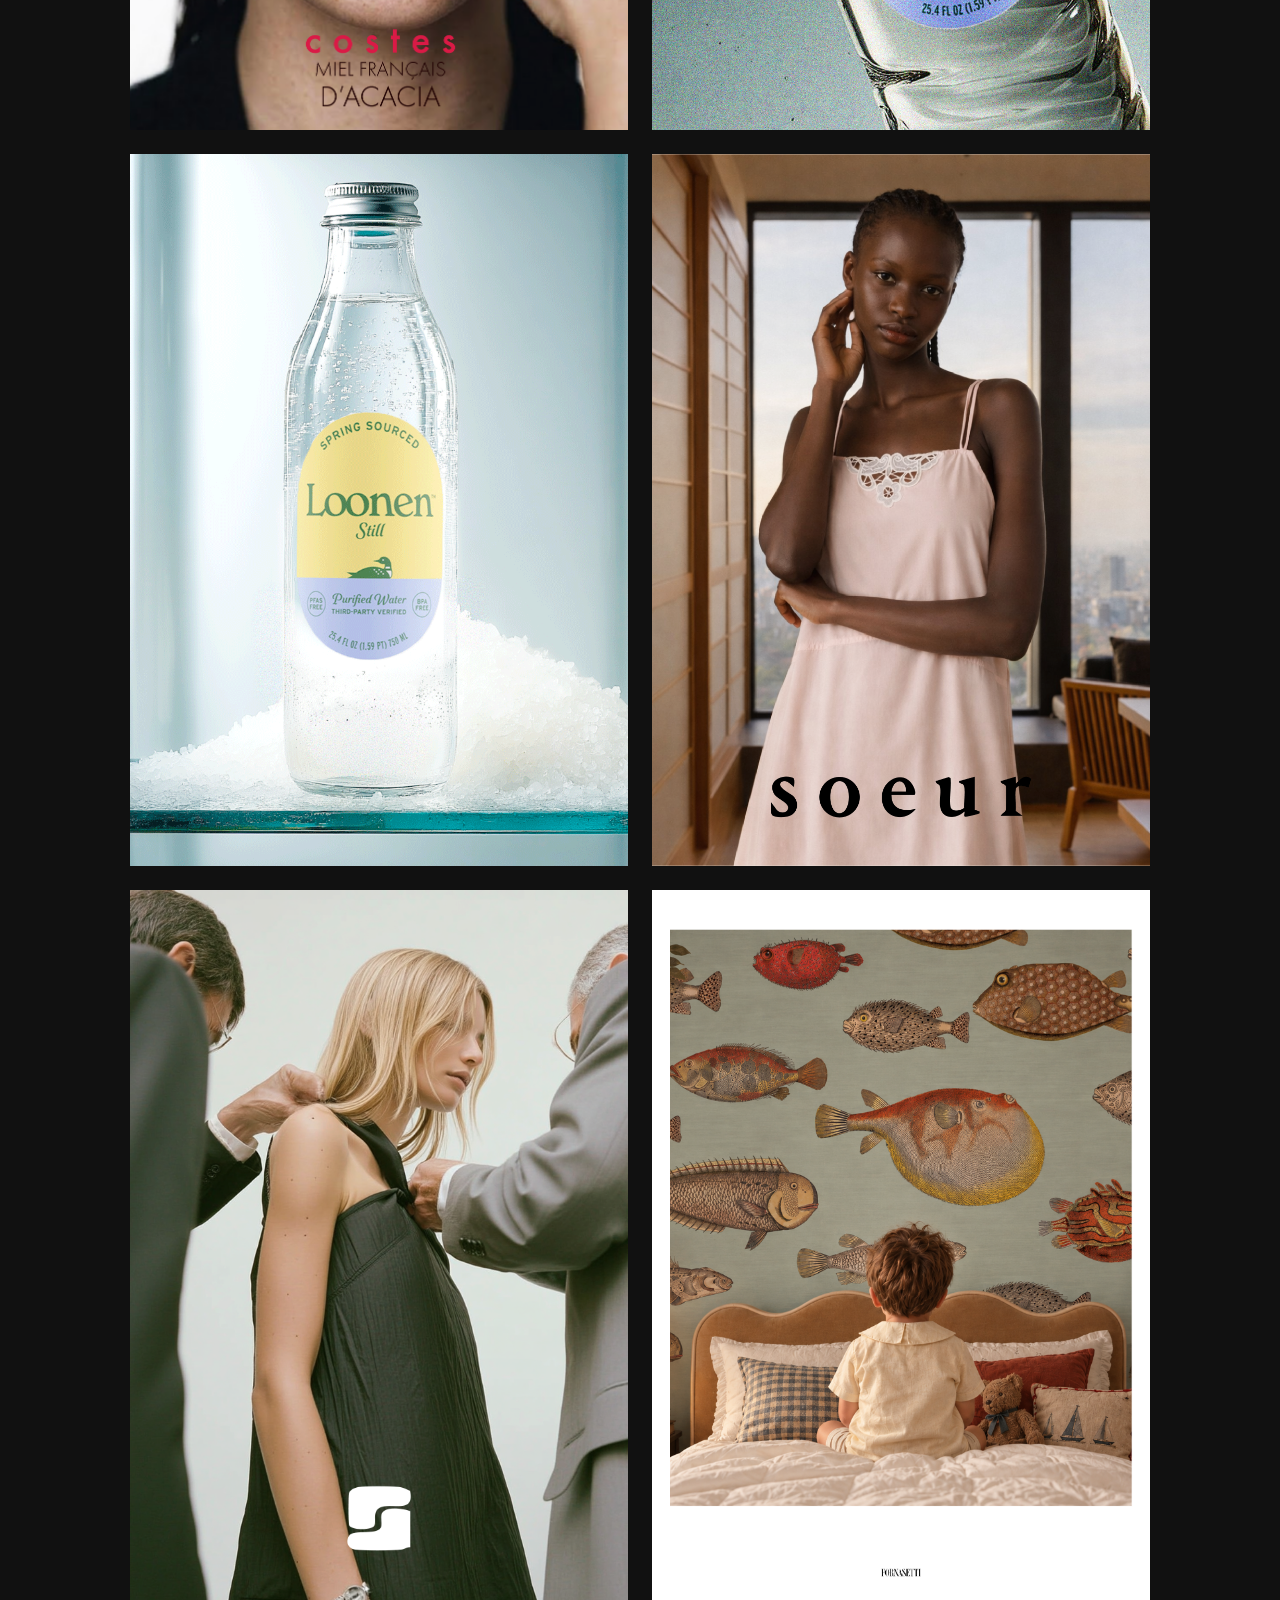
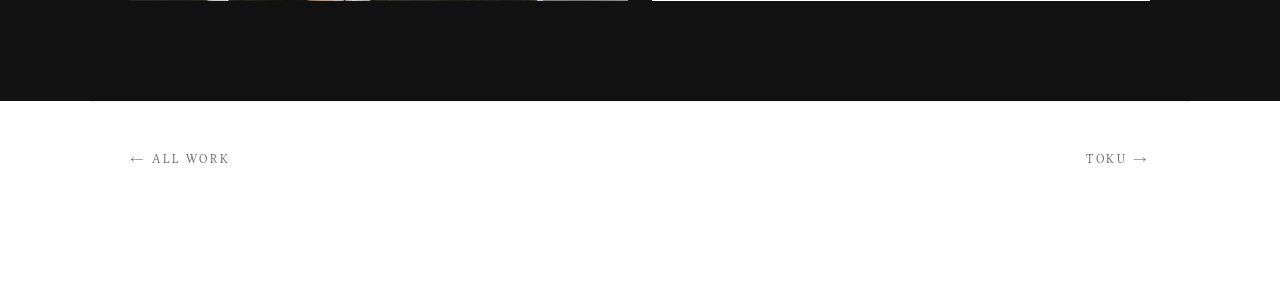
==== commit f9662def: "Update ai.html" ====
--- a/ai.html
+++ b/ai.html
@@ -278,11 +278,7 @@
       </div>
   </section>
 
-  <!-- ── Image Grid ─────────────────────────────────────────────────────────
-       3 columns × 3 rows = 9 images, each 425 × 560 px ratio.
-       To add an image: remove the <div class="grid-placeholder"> and
-       uncomment the <img> line above it. Point src= to your file.
-  ──────────────────────────────────────────────────────────────────────── -->
+ 
    <section class="grid-section" aria-label="AI Work Gallery">
     <div class="grid-section-inner">
     <div class="img-grid">
@@ -323,17 +319,11 @@
       </div>
 
       <div class="grid-item" tabindex="0" role="button" aria-label="AI image 8">
-        <!-- <img src="images/AI.png" alt="AI Work 8" loading="lazy" /> -->
+       <img src="images/AI.png" alt="AI Work 8" loading="lazy" /> -->
         <div class="grid-placeholder">08</div>
       </div>
 
-
           </div>
-  </section>
-
-  <!-- ── Lightbox ── -->
-
-    </div>
   </section>
 
   <!-- ── Lightbox ── -->
